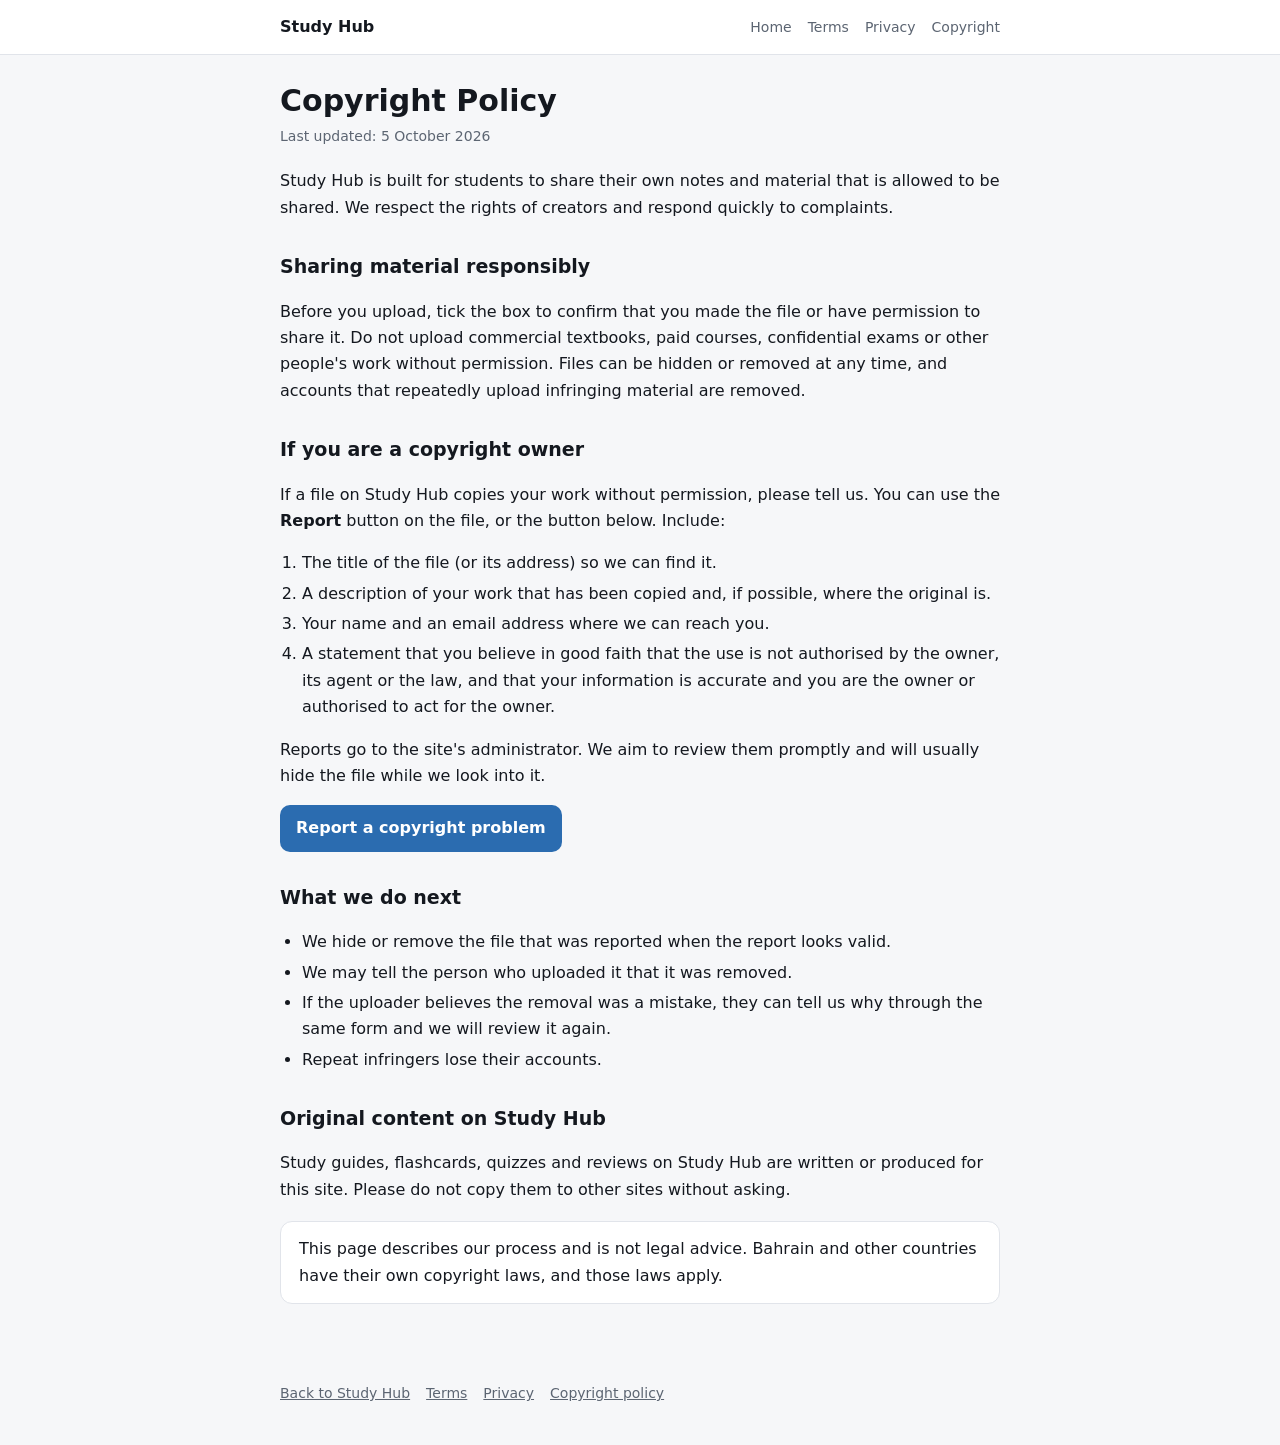
==== copyright.html @ 938deb1e "Create copyright.html" ====
<!doctype html>
<html lang="en"><head><meta charset="utf-8"><meta name="viewport" content="width=device-width,initial-scale=1">
<title>Copyright Policy | Study Hub</title><meta name="description" content="How Study Hub handles copyright: what may be shared, how owners report a file, and what happens next."><meta name="robots" content="index,follow">
<link rel="stylesheet" href="legal.css"></head><body>
<header><div><a href="./">Study Hub</a><nav><a href="./">Home</a><a href="terms.html">Terms</a><a href="privacy.html">Privacy</a><a href="copyright.html">Copyright</a></nav></div></header>
<main><h1>Copyright Policy</h1><p class="up">Last updated: 5 October 2026</p>

<p>Study Hub is built for students to share their own notes and material that is allowed to be shared. We respect the rights of creators and respond quickly to complaints.</p>
<h2>Sharing material responsibly</h2>
<p>Before you upload, tick the box to confirm that you made the file or have permission to share it. Do not upload commercial textbooks, paid courses, confidential exams or other people's work without permission. Files can be hidden or removed at any time, and accounts that repeatedly upload infringing material are removed.</p>
<h2>If you are a copyright owner</h2>
<p>If a file on Study Hub copies your work without permission, please tell us. You can use the <b>Report</b> button on the file, or the button below. Include:</p>
<ol><li>The title of the file (or its address) so we can find it.</li><li>A description of your work that has been copied and, if possible, where the original is.</li><li>Your name and an email address where we can reach you.</li><li>A statement that you believe in good faith that the use is not authorised by the owner, its agent or the law, and that your information is accurate and you are the owner or authorised to act for the owner.</li></ol>
<p>Reports go to the site's administrator. We aim to review them promptly and will usually hide the file while we look into it.</p>
<p><a class="btn" href="./#report">Report a copyright problem</a></p>
<h2>What we do next</h2>
<ul><li>We hide or remove the file that was reported when the report looks valid.</li><li>We may tell the person who uploaded it that it was removed.</li><li>If the uploader believes the removal was a mistake, they can tell us why through the same form and we will review it again.</li><li>Repeat infringers lose their accounts.</li></ul>
<h2>Original content on Study Hub</h2>
<p>Study guides, flashcards, quizzes and reviews on Study Hub are written or produced for this site. Please do not copy them to other sites without asking.</p>
<p class="box">This page describes our process and is not legal advice. Bahrain and other countries have their own copyright laws, and those laws apply.</p>

</main>
<footer><a href="./">Back to Study Hub</a><a href="terms.html">Terms</a><a href="privacy.html">Privacy</a><a href="copyright.html">Copyright policy</a></footer>
</body></html>
---- legal.css ----
:root{--bg:#f6f7f9;--surface:#fff;--fg:#14181f;--muted:#5c6572;--line:#e1e4ea;--accent:#2b6cb0}
@media (prefers-color-scheme:dark){:root{--bg:#0f1218;--surface:#171b23;--fg:#eceff4;--muted:#9aa4b2;--line:#2a303b;--accent:#7db3f0}}
*{box-sizing:border-box}body{margin:0;background:var(--bg);color:var(--fg);font:16px/1.65 system-ui,-apple-system,Segoe UI,Roboto,sans-serif}
header{background:var(--surface);border-bottom:1px solid var(--line)}header div{max-width:760px;margin:0 auto;padding:14px 20px;display:flex;justify-content:space-between;gap:12px;align-items:center;flex-wrap:wrap}
header a{color:var(--fg);font-weight:700;text-decoration:none}header nav a{font-weight:500;color:var(--muted);margin-inline-start:16px;font-size:14px}
main{max-width:760px;margin:0 auto;padding:28px 20px 60px}h1{font-size:30px;line-height:1.2;margin:0 0 6px}h2{font-size:19px;margin:30px 0 6px}p,li{color:var(--fg)}ul,ol{padding-inline-start:22px}li{margin:4px 0}
.up{color:var(--muted);font-size:14px;margin:0 0 20px}a{color:var(--accent)}.box{background:var(--surface);border:1px solid var(--line);border-radius:12px;padding:14px 18px;margin:18px 0}
.btn{display:inline-block;background:var(--accent);color:#fff;border-radius:10px;padding:10px 16px;text-decoration:none;font-weight:600}
footer{max-width:760px;margin:0 auto;padding:0 20px 40px;color:var(--muted);font-size:14px}footer a{color:var(--muted);margin-inline-end:16px}
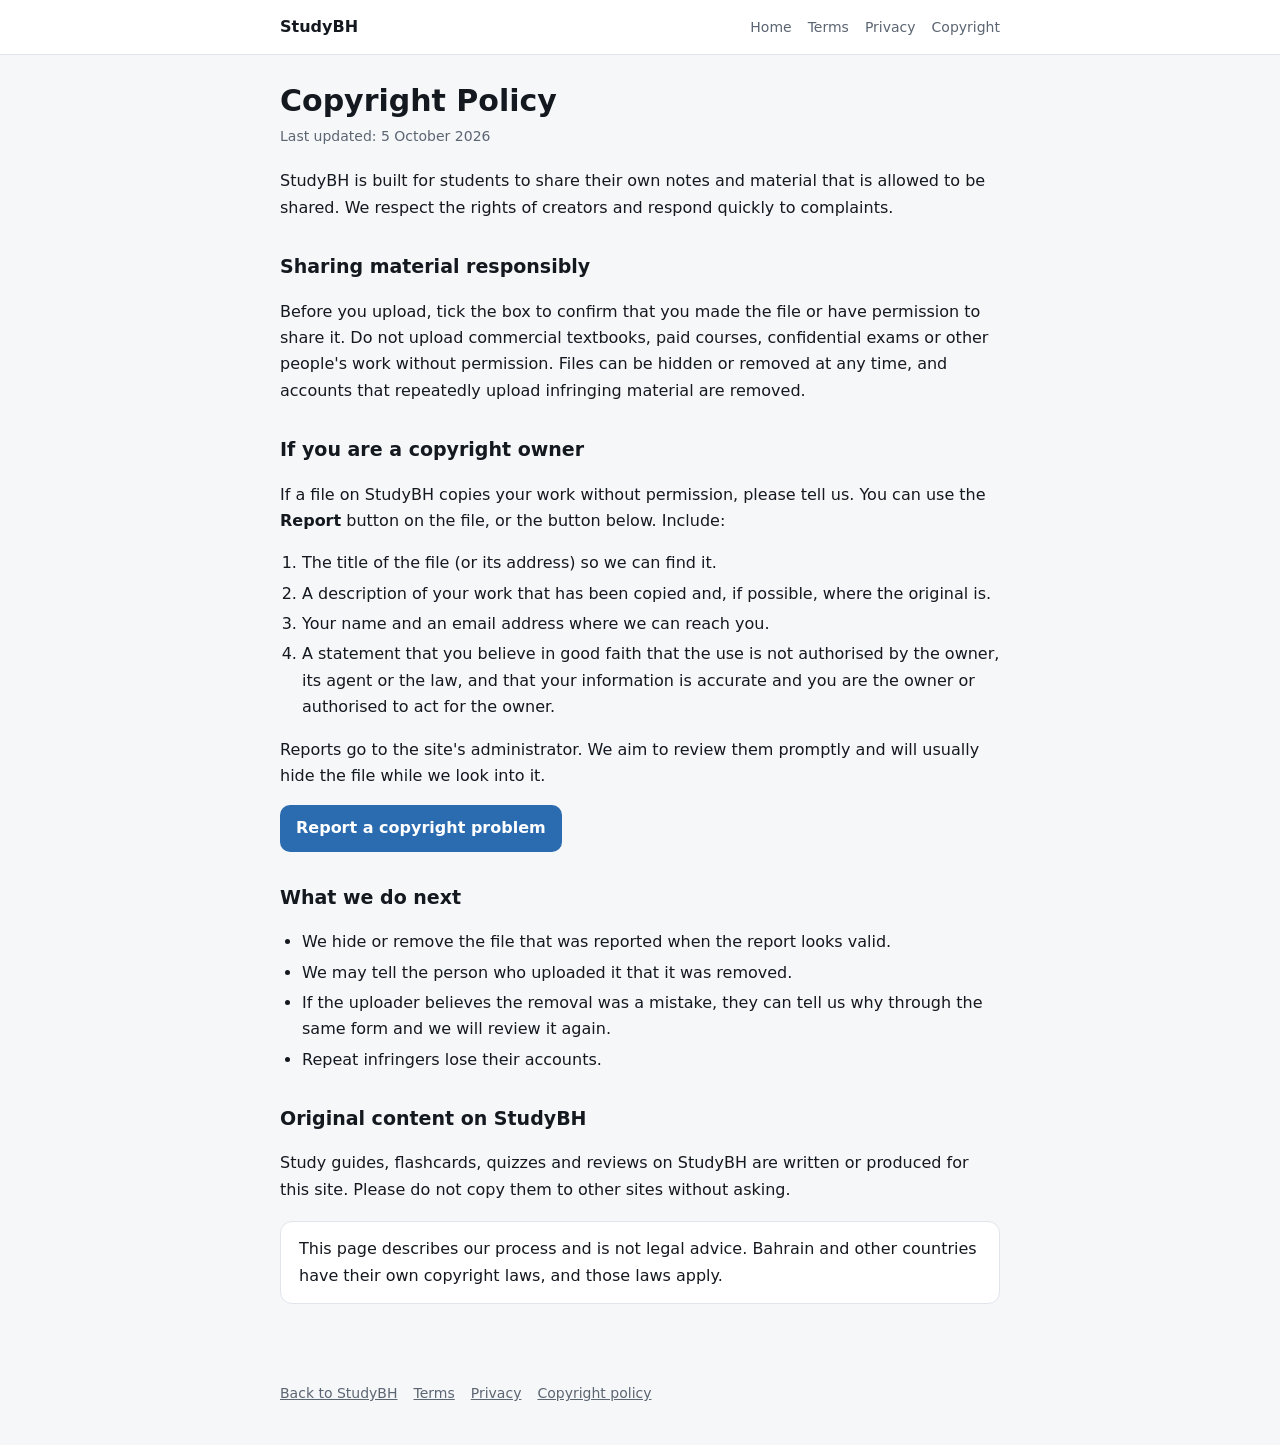
==== commit b440f412: "Update copyright.html" ====
--- a/copyright.html
+++ b/copyright.html
@@ -1,24 +1,24 @@
 <!doctype html>
 <html lang="en"><head><meta charset="utf-8"><meta name="viewport" content="width=device-width,initial-scale=1">
-<title>Copyright Policy | Study Hub</title><meta name="description" content="How Study Hub handles copyright: what may be shared, how owners report a file, and what happens next."><meta name="robots" content="index,follow">
+<title>Copyright Policy | StudyBH</title><meta name="description" content="How StudyBH handles copyright: what may be shared, how owners report a file, and what happens next."><meta name="robots" content="index,follow">
 <link rel="stylesheet" href="legal.css"></head><body>
-<header><div><a href="./">Study Hub</a><nav><a href="./">Home</a><a href="terms.html">Terms</a><a href="privacy.html">Privacy</a><a href="copyright.html">Copyright</a></nav></div></header>
+<header><div><a href="./">StudyBH</a><nav><a href="./">Home</a><a href="terms.html">Terms</a><a href="privacy.html">Privacy</a><a href="copyright.html">Copyright</a></nav></div></header>
 <main><h1>Copyright Policy</h1><p class="up">Last updated: 5 October 2026</p>
 
-<p>Study Hub is built for students to share their own notes and material that is allowed to be shared. We respect the rights of creators and respond quickly to complaints.</p>
+<p>StudyBH is built for students to share their own notes and material that is allowed to be shared. We respect the rights of creators and respond quickly to complaints.</p>
 <h2>Sharing material responsibly</h2>
 <p>Before you upload, tick the box to confirm that you made the file or have permission to share it. Do not upload commercial textbooks, paid courses, confidential exams or other people's work without permission. Files can be hidden or removed at any time, and accounts that repeatedly upload infringing material are removed.</p>
 <h2>If you are a copyright owner</h2>
-<p>If a file on Study Hub copies your work without permission, please tell us. You can use the <b>Report</b> button on the file, or the button below. Include:</p>
+<p>If a file on StudyBH copies your work without permission, please tell us. You can use the <b>Report</b> button on the file, or the button below. Include:</p>
 <ol><li>The title of the file (or its address) so we can find it.</li><li>A description of your work that has been copied and, if possible, where the original is.</li><li>Your name and an email address where we can reach you.</li><li>A statement that you believe in good faith that the use is not authorised by the owner, its agent or the law, and that your information is accurate and you are the owner or authorised to act for the owner.</li></ol>
 <p>Reports go to the site's administrator. We aim to review them promptly and will usually hide the file while we look into it.</p>
 <p><a class="btn" href="./#report">Report a copyright problem</a></p>
 <h2>What we do next</h2>
 <ul><li>We hide or remove the file that was reported when the report looks valid.</li><li>We may tell the person who uploaded it that it was removed.</li><li>If the uploader believes the removal was a mistake, they can tell us why through the same form and we will review it again.</li><li>Repeat infringers lose their accounts.</li></ul>
-<h2>Original content on Study Hub</h2>
-<p>Study guides, flashcards, quizzes and reviews on Study Hub are written or produced for this site. Please do not copy them to other sites without asking.</p>
+<h2>Original content on StudyBH</h2>
+<p>Study guides, flashcards, quizzes and reviews on StudyBH are written or produced for this site. Please do not copy them to other sites without asking.</p>
 <p class="box">This page describes our process and is not legal advice. Bahrain and other countries have their own copyright laws, and those laws apply.</p>
 
 </main>
-<footer><a href="./">Back to Study Hub</a><a href="terms.html">Terms</a><a href="privacy.html">Privacy</a><a href="copyright.html">Copyright policy</a></footer>
+<footer><a href="./">Back to StudyBH</a><a href="terms.html">Terms</a><a href="privacy.html">Privacy</a><a href="copyright.html">Copyright policy</a></footer>
 </body></html>
